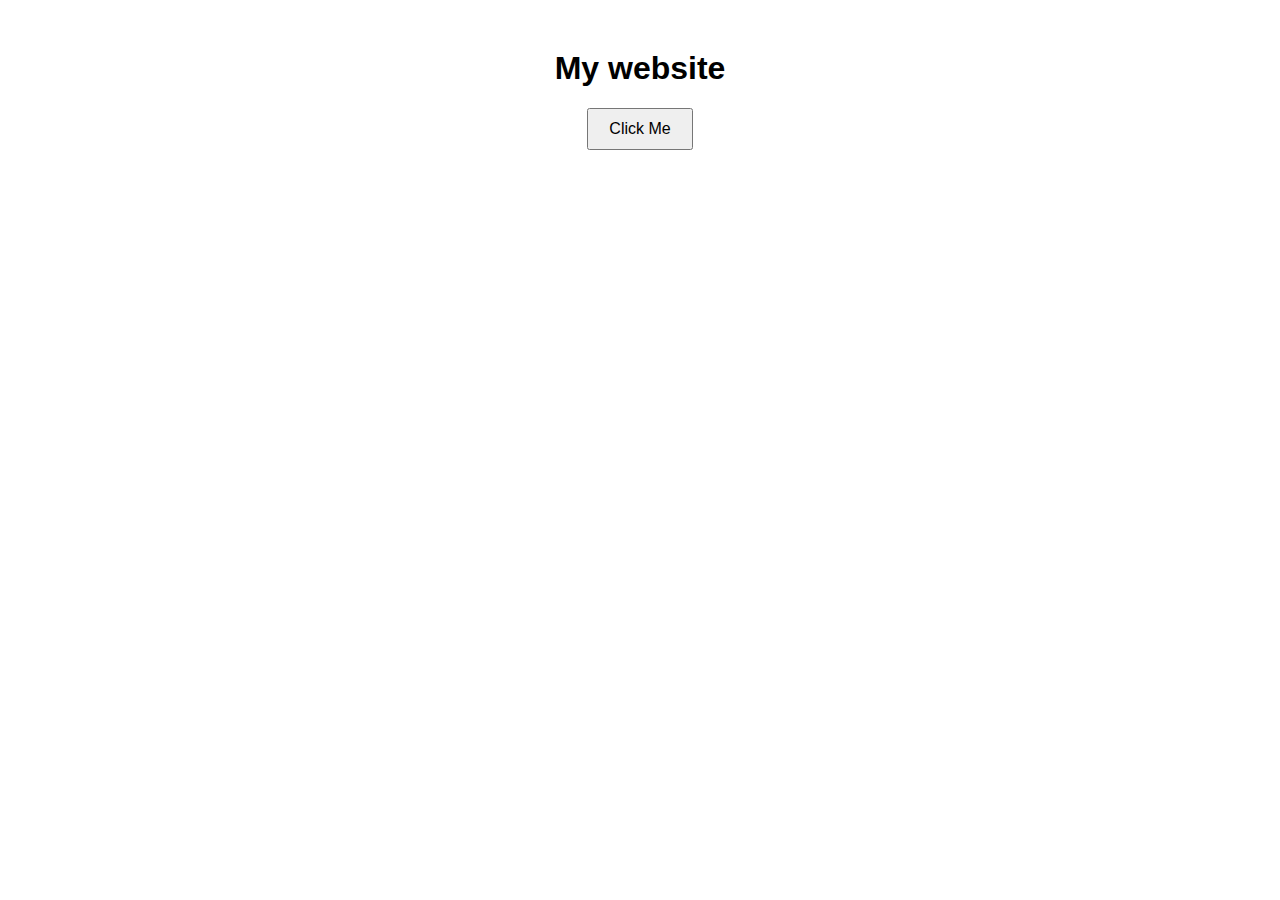
==== index.html @ 3365ff17 "Add files via upload" ====
<!DOCTYPE html>
<html lang="en">
<head>
    <meta charset="UTF-8">
    <meta name="viewport" content="width=device-width, initial-scale=1.0">
    <title>website</title>
    <style>
        body {
            font-family: Arial, sans-serif;
            text-align: center;
            margin: 50px;
        }
        button {
            padding: 10px 20px;
            font-size: 16px;
            cursor: pointer;
        }
    </style>
</head>
<body>
    <h1>My website</h1>
    
    <button onclick="alert('Hello, World!')">Click Me</button>
</body>
</html>
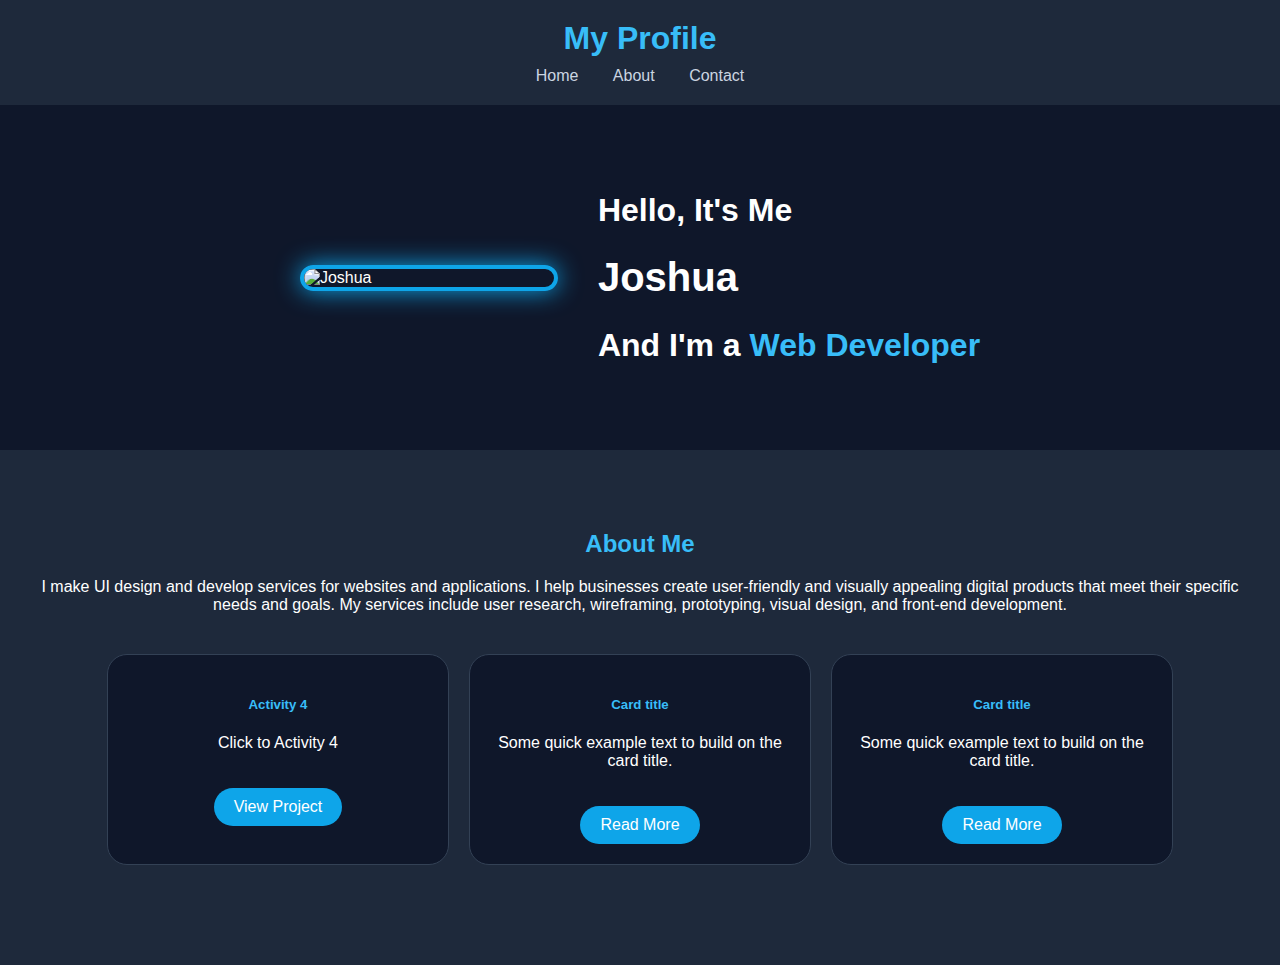
==== commit 9b355a70: "Add files via upload" ====
--- a/index.html
+++ b/index.html
@@ -1,25 +1,176 @@
 <!DOCTYPE html>
 <html lang="en">
+
 <head>
-    <meta charset="UTF-8">
-    <meta name="viewport" content="width=device-width, initial-scale=1.0">
-    <title>website</title>
-    <style>
-        body {
-            font-family: Arial, sans-serif;
-            text-align: center;
-            margin: 50px;
-        }
-        button {
-            padding: 10px 20px;
-            font-size: 16px;
-            cursor: pointer;
-        }
-    </style>
+  <meta charset="UTF-8">
+  <meta name="viewport" content="width=device-width, initial-scale=1.0">
+  <title>A04</title>
+  <link href="https://fonts.googleapis.com/css2?family=Poppins:wght@300;500;700&display=swap" rel="stylesheet"
+    integrity="sha384-SgOJa3DmI69IUzQ2PVdRZhwQ+dy64/BUtbMJw1MZ8t5HZApcHrRKUc4W0kG879m7" crossorigin="anonymous">
+  <style>
+    body {
+      margin: 0;
+      font-family: 'Poppins', sans-serif;
+      background-color: #0f172a;
+      color: #fff;
+    }
+
+    header {
+      background-color: #1e293b;
+      padding: 20px 0;
+      text-align: center;
+    }
+
+    header h1 {
+      margin: 0;
+      color: #38bdf8;
+    }
+
+    nav {
+      text-align: center;
+      margin-top: 10px;
+    }
+
+    nav a {
+      margin: 0 15px;
+      color: #cbd5e1;
+      text-decoration: none;
+    }
+
+    .section {
+      display: flex;
+      flex-wrap: wrap;
+      align-items: center;
+      justify-content: center;
+      padding: 60px 20px;
+      gap: 40px;
+    }
+
+    .profile-img {
+      width: 250px;
+      border-radius: 20px;
+      border: 4px solid #0ea5e9;
+      box-shadow: 0 0 25px #0ea5e9;
+    }
+
+    .intro {
+      max-width: 500px;
+    }
+
+    .intro h2 {
+      font-size: 2rem;
+    }
+
+    .intro h1 {
+      font-size: 2.5rem;
+      margin: 0;
+      color: #fff;
+    }
+
+    .highlight {
+      color: #38bdf8;
+    }
+
+    .btn {
+      display: inline-block;
+      padding: 10px 20px;
+      background-color: #0ea5e9;
+      color: white;
+      text-decoration: none;
+      border-radius: 30px;
+      margin-top: 20px;
+      transition: 0.3s;
+    }
+
+    .btn:hover {
+      background-color: #0284c7;
+    }
+
+    .about {
+      background-color: #1e293b;
+      padding: 60px 20px;
+      text-align: center;
+    }
+
+    .about h2 {
+      color: #38bdf8;
+    }
+
+    .card-container {
+      display: flex;
+      gap: 20px;
+      justify-content: center;
+      flex-wrap: wrap;
+      margin: 40px 0;
+    }
+
+    .card {
+      background-color: #0f172a;
+      border: 1px solid #334155;
+      padding: 20px;
+      border-radius: 20px;
+      width: 300px;
+      transition: 0.3s;
+    }
+
+    .card:hover {
+      border-color: #38bdf8;
+      box-shadow: 0 0 20px #0ea5e9;
+    }
+
+    .card h5 {
+      color: #38bdf8;
+    }
+  </style>
 </head>
+
 <body>
-    <h1>My website</h1>
-    
-    <button onclick="alert('Hello, World!')">Click Me</button>
+
+  <header>
+    <h1>My Profile</h1>
+    <nav>
+      <a href="#">Home</a>
+      <a href="#">About</a>
+      <a href="#">Contact</a>
+    </nav>
+  </header>
+
+  <section class="section">
+    <img src="profile.jpg" alt="Joshua" class="profile-img">
+    <div class="intro">
+      <h2>Hello, It's Me</h2>
+      <h1>Joshua <span class="highlight"></span></h1>
+      <h2>And I'm a <span class="highlight">Web Developer</span></h2>
+    </div>
+  </section>
+
+  <section class="about">
+    <h2>About <span class="highlight">Me</span></h2>
+    <p>I make UI design and develop services for websites and applications. I help businesses create user-friendly and
+      visually appealing digital products that meet their specific needs and goals. My services include user research,
+      wireframing, prototyping, visual design, and front-end development.</p>
+
+    <div class="card-container">
+      <div class="card">
+        <h5>Activity 4</h5>
+        <p>Click to Activity 4</p>
+        <a href="A04/index.html" class="btn">View Project</a>
+      </div>
+      <div class="card">
+        <h5>Card title</h5>
+        <p>Some quick example text to build on the card title.</p>
+        <a href="#" class="btn">Read More</a>
+      </div>
+      <div class="card">
+        <h5>Card title</h5>
+        <p>Some quick example text to build on the card title.</p>
+        <a href="#" class="btn">Read More</a>
+      </div>
+    </div>
+  </section>
+  <script src="https://cdn.jsdelivr.net/npm/bootstrap@5.3.5/dist/js/bootstrap.bundle.min.js"
+    integrity="sha384-k6d4wzSIapyDyv1kpU366/PK5hCdSbCRGRCMv+eplOQJWyd1fbcAu9OCUj5zNLiq"
+    crossorigin="anonymous"></script>
 </body>
-</html>
+
+</html>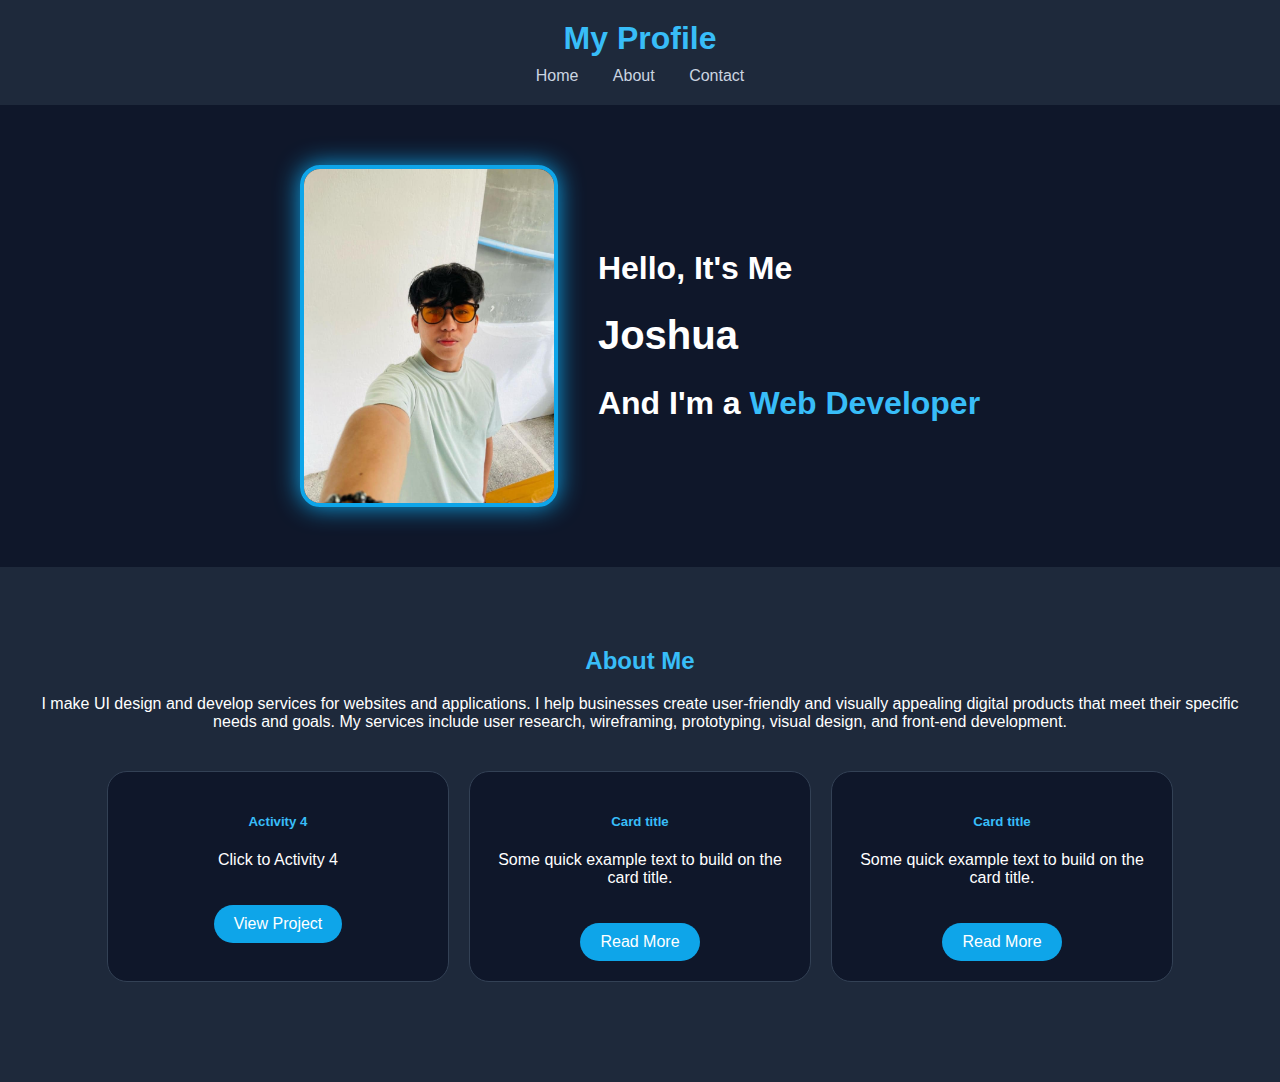
==== commit b7b0f319: "Add files via upload" ====
--- a/index.html
+++ b/index.html
@@ -136,7 +136,7 @@
   </header>
 
   <section class="section">
-    <img src="profile.jpg" alt="Joshua" class="profile-img">
+    <img src="img/profile.jpg" alt="Joshua" class="profile-img">
     <div class="intro">
       <h2>Hello, It's Me</h2>
       <h1>Joshua <span class="highlight"></span></h1>
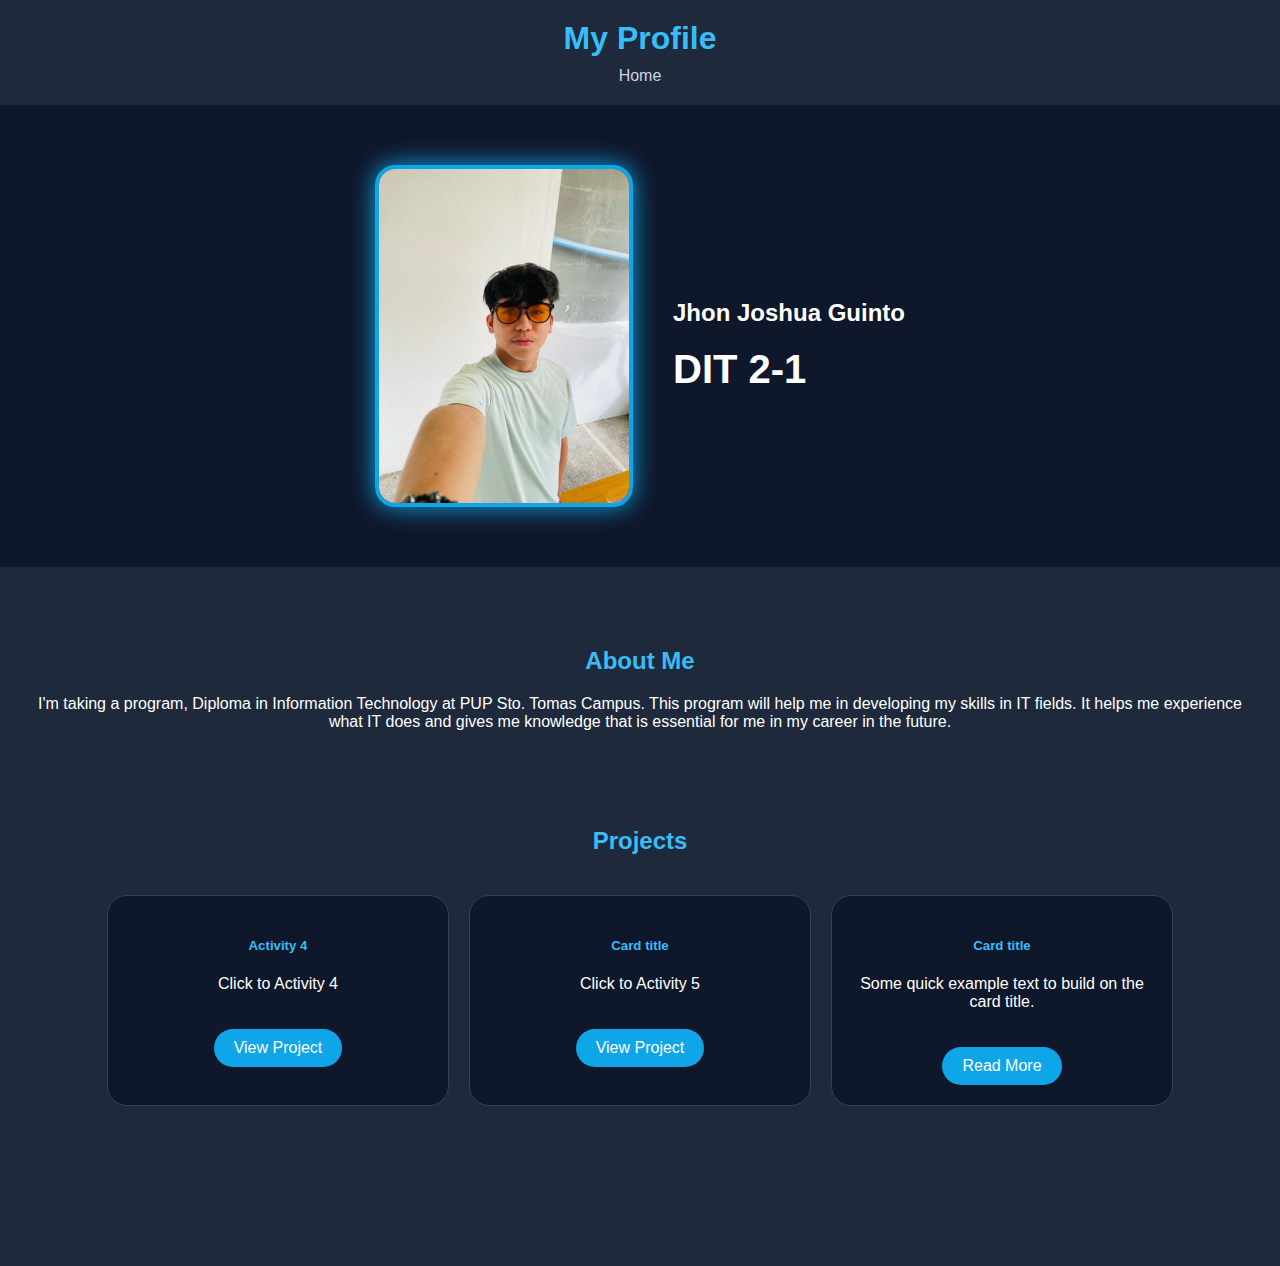
==== commit b176c097: "Add files via upload" ====
--- a/index.html
+++ b/index.html
@@ -2,175 +2,171 @@
 <html lang="en">
 
 <head>
-  <meta charset="UTF-8">
-  <meta name="viewport" content="width=device-width, initial-scale=1.0">
-  <title>A04</title>
-  <link href="https://fonts.googleapis.com/css2?family=Poppins:wght@300;500;700&display=swap" rel="stylesheet"
-    integrity="sha384-SgOJa3DmI69IUzQ2PVdRZhwQ+dy64/BUtbMJw1MZ8t5HZApcHrRKUc4W0kG879m7" crossorigin="anonymous">
-  <style>
-    body {
-      margin: 0;
-      font-family: 'Poppins', sans-serif;
-      background-color: #0f172a;
-      color: #fff;
-    }
+    <meta charset="UTF-8">
+    <meta name="viewport" content="width=device-width, initial-scale=1.0">
+    <title>Activities</title>
+    <link href="https://fonts.googleapis.com/css2?family=Poppins:wght@300;500;700&display=swap" rel="stylesheet"
+        integrity="sha384-SgOJa3DmI69IUzQ2PVdRZhwQ+dy64/BUtbMJw1MZ8t5HZApcHrRKUc4W0kG879m7" crossorigin="anonymous">
+    <style>
+        body {
+            margin: 0;
+            font-family: 'Poppins', sans-serif;
+            background-color: #0f172a;
+            color: #fff;
+        }
 
-    header {
-      background-color: #1e293b;
-      padding: 20px 0;
-      text-align: center;
-    }
+        header {
+            background-color: #1e293b;
+            padding: 20px 0;
+            text-align: center;
+        }
 
-    header h1 {
-      margin: 0;
-      color: #38bdf8;
-    }
+        header h1 {
+            margin: 0;
+            color: #38bdf8;
+        }
 
-    nav {
-      text-align: center;
-      margin-top: 10px;
-    }
+        nav {
+            text-align: center;
+            margin-top: 10px;
+        }
 
-    nav a {
-      margin: 0 15px;
-      color: #cbd5e1;
-      text-decoration: none;
-    }
+        nav a {
+            margin: 0 15px;
+            color: #cbd5e1;
+            text-decoration: none;
+        }
 
-    .section {
-      display: flex;
-      flex-wrap: wrap;
-      align-items: center;
-      justify-content: center;
-      padding: 60px 20px;
-      gap: 40px;
-    }
+        .section {
+            display: flex;
+            flex-wrap: wrap;
+            align-items: center;
+            justify-content: center;
+            padding: 60px 20px;
+            gap: 40px;
+        }
 
-    .profile-img {
-      width: 250px;
-      border-radius: 20px;
-      border: 4px solid #0ea5e9;
-      box-shadow: 0 0 25px #0ea5e9;
-    }
+        .profile-img {
+            width: 250px;
+            border-radius: 20px;
+            border: 4px solid #0ea5e9;
+            box-shadow: 0 0 25px #0ea5e9;
+        }
 
-    .intro {
-      max-width: 500px;
-    }
+        .intro {
+            max-width: 500px;
+        }
 
-    .intro h2 {
-      font-size: 2rem;
-    }
+        .intro h1 {
+            font-size: 2.5rem;
+            margin: 0;
+            color: #fff;
+        }
 
-    .intro h1 {
-      font-size: 2.5rem;
-      margin: 0;
-      color: #fff;
-    }
+        .highlight {
+            color: #38bdf8;
+        }
 
-    .highlight {
-      color: #38bdf8;
-    }
+        .btn {
+            display: inline-block;
+            padding: 10px 20px;
+            background-color: #0ea5e9;
+            color: white;
+            text-decoration: none;
+            border-radius: 30px;
+            margin-top: 20px;
+            transition: 0.3s;
+        }
 
-    .btn {
-      display: inline-block;
-      padding: 10px 20px;
-      background-color: #0ea5e9;
-      color: white;
-      text-decoration: none;
-      border-radius: 30px;
-      margin-top: 20px;
-      transition: 0.3s;
-    }
+        .btn:hover {
+            background-color: #0284c7;
+        }
 
-    .btn:hover {
-      background-color: #0284c7;
-    }
+        .about {
+            background-color: #1e293b;
+            padding: 60px 20px;
+            text-align: center;
+        }
 
-    .about {
-      background-color: #1e293b;
-      padding: 60px 20px;
-      text-align: center;
-    }
+        .about h2 {
+            color: #38bdf8;
+        }
 
-    .about h2 {
-      color: #38bdf8;
-    }
+        .card-container {
+            display: flex;
+            gap: 20px;
+            justify-content: center;
+            flex-wrap: wrap;
+            margin: 40px 0;
+        }
 
-    .card-container {
-      display: flex;
-      gap: 20px;
-      justify-content: center;
-      flex-wrap: wrap;
-      margin: 40px 0;
-    }
+        .card {
+            background-color: #0f172a;
+            border: 1px solid #334155;
+            padding: 20px;
+            border-radius: 20px;
+            width: 300px;
+            transition: 0.3s;
+        }
 
-    .card {
-      background-color: #0f172a;
-      border: 1px solid #334155;
-      padding: 20px;
-      border-radius: 20px;
-      width: 300px;
-      transition: 0.3s;
-    }
+        .card:hover {
+            border-color: #38bdf8;
+            box-shadow: 0 0 20px #0ea5e9;
+        }
 
-    .card:hover {
-      border-color: #38bdf8;
-      box-shadow: 0 0 20px #0ea5e9;
-    }
-
-    .card h5 {
-      color: #38bdf8;
-    }
-  </style>
+        .card h5 {
+            color: #38bdf8;
+        }
+    </style>
 </head>
 
 <body>
 
-  <header>
-    <h1>My Profile</h1>
-    <nav>
-      <a href="#">Home</a>
-      <a href="#">About</a>
-      <a href="#">Contact</a>
-    </nav>
-  </header>
+    <header>
+        <h1>My Profile</h1>
+        <nav>
+            <a href="#">Home</a>
+        </nav>
+    </header>
 
-  <section class="section">
-    <img src="img/profile.jpg" alt="Joshua" class="profile-img">
-    <div class="intro">
-      <h2>Hello, It's Me</h2>
-      <h1>Joshua <span class="highlight"></span></h1>
-      <h2>And I'm a <span class="highlight">Web Developer</span></h2>
-    </div>
-  </section>
+    <section class="section">
+        <img src="profile.jpg" alt="Joshua" class="profile-img">
+        <div class="intro">
+            <h2>Jhon Joshua Guinto</h2>
+            <h1>DIT 2-1<span class="highlight"></span></h1>
+        </div>
+    </section>
 
-  <section class="about">
-    <h2>About <span class="highlight">Me</span></h2>
-    <p>I make UI design and develop services for websites and applications. I help businesses create user-friendly and
-      visually appealing digital products that meet their specific needs and goals. My services include user research,
-      wireframing, prototyping, visual design, and front-end development.</p>
+    <section class="about">
+        <h2>About <span class="highlight">Me</span></h2>
+        <p>I'm taking a program, Diploma in Information Technology at PUP Sto. Tomas Campus. This program will help me
+            in developing my skills in IT fields. It helps me experience what IT does and gives me knowledge that is
+            essential for me in my career in the future.
+        </p>
+        <section class="about">
+            <h2><span class="highlight">Projects</span></h2>
 
-    <div class="card-container">
-      <div class="card">
-        <h5>Activity 4</h5>
-        <p>Click to Activity 4</p>
-        <a href="A04/index.html" class="btn">View Project</a>
-      </div>
-      <div class="card">
-        <h5>Card title</h5>
-        <p>Some quick example text to build on the card title.</p>
-        <a href="#" class="btn">Read More</a>
-      </div>
-      <div class="card">
-        <h5>Card title</h5>
-        <p>Some quick example text to build on the card title.</p>
-        <a href="#" class="btn">Read More</a>
-      </div>
-    </div>
-  </section>
-  <script src="https://cdn.jsdelivr.net/npm/bootstrap@5.3.5/dist/js/bootstrap.bundle.min.js"
-    integrity="sha384-k6d4wzSIapyDyv1kpU366/PK5hCdSbCRGRCMv+eplOQJWyd1fbcAu9OCUj5zNLiq"
-    crossorigin="anonymous"></script>
+            <div class="card-container">
+                <div class="card">
+                    <h5>Activity 4</h5>
+                    <p>Click to Activity 4</p>
+                    <a href="A04/index.html" class="btn">View Project</a>
+                </div>
+                <div class="card">
+                    <h5>Card title</h5>
+                    <p>Click to Activity 5</p>
+                    <a href="A05/index.html" class="btn">View Project</a>
+                </div>
+                <div class="card">
+                    <h5>Card title</h5>
+                    <p>Some quick example text to build on the card title.</p>
+                    <a href="#" class="btn">Read More</a>
+                </div>
+            </div>
+        </section>
+        <script src="https://cdn.jsdelivr.net/npm/bootstrap@5.3.5/dist/js/bootstrap.bundle.min.js"
+            integrity="sha384-k6d4wzSIapyDyv1kpU366/PK5hCdSbCRGRCMv+eplOQJWyd1fbcAu9OCUj5zNLiq"
+            crossorigin="anonymous"></script>
 </body>
 
 </html>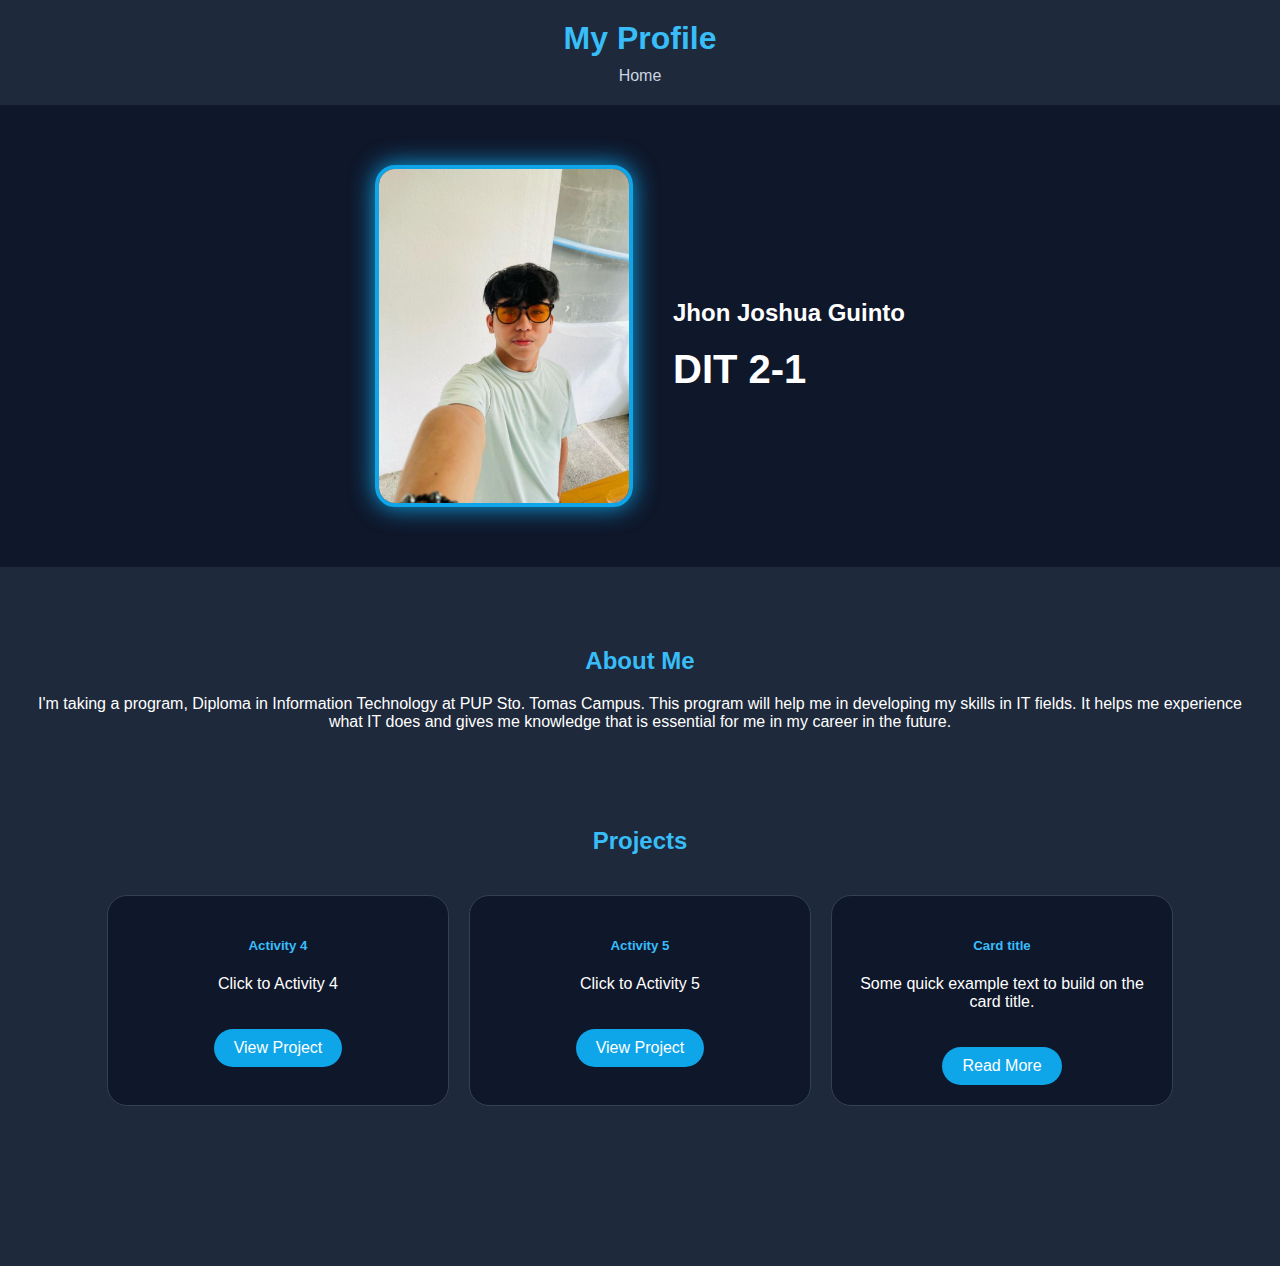
==== commit d9225856: "Add files via upload" ====
--- a/index.html
+++ b/index.html
@@ -4,7 +4,7 @@
 <head>
     <meta charset="UTF-8">
     <meta name="viewport" content="width=device-width, initial-scale=1.0">
-    <title>Activities</title>
+    <title>Profile</title>
     <link href="https://fonts.googleapis.com/css2?family=Poppins:wght@300;500;700&display=swap" rel="stylesheet"
         integrity="sha384-SgOJa3DmI69IUzQ2PVdRZhwQ+dy64/BUtbMJw1MZ8t5HZApcHrRKUc4W0kG879m7" crossorigin="anonymous">
     <style>
@@ -153,7 +153,7 @@
                     <a href="A04/index.html" class="btn">View Project</a>
                 </div>
                 <div class="card">
-                    <h5>Card title</h5>
+                    <h5>Activity 5</h5>
                     <p>Click to Activity 5</p>
                     <a href="A05/index.html" class="btn">View Project</a>
                 </div>
